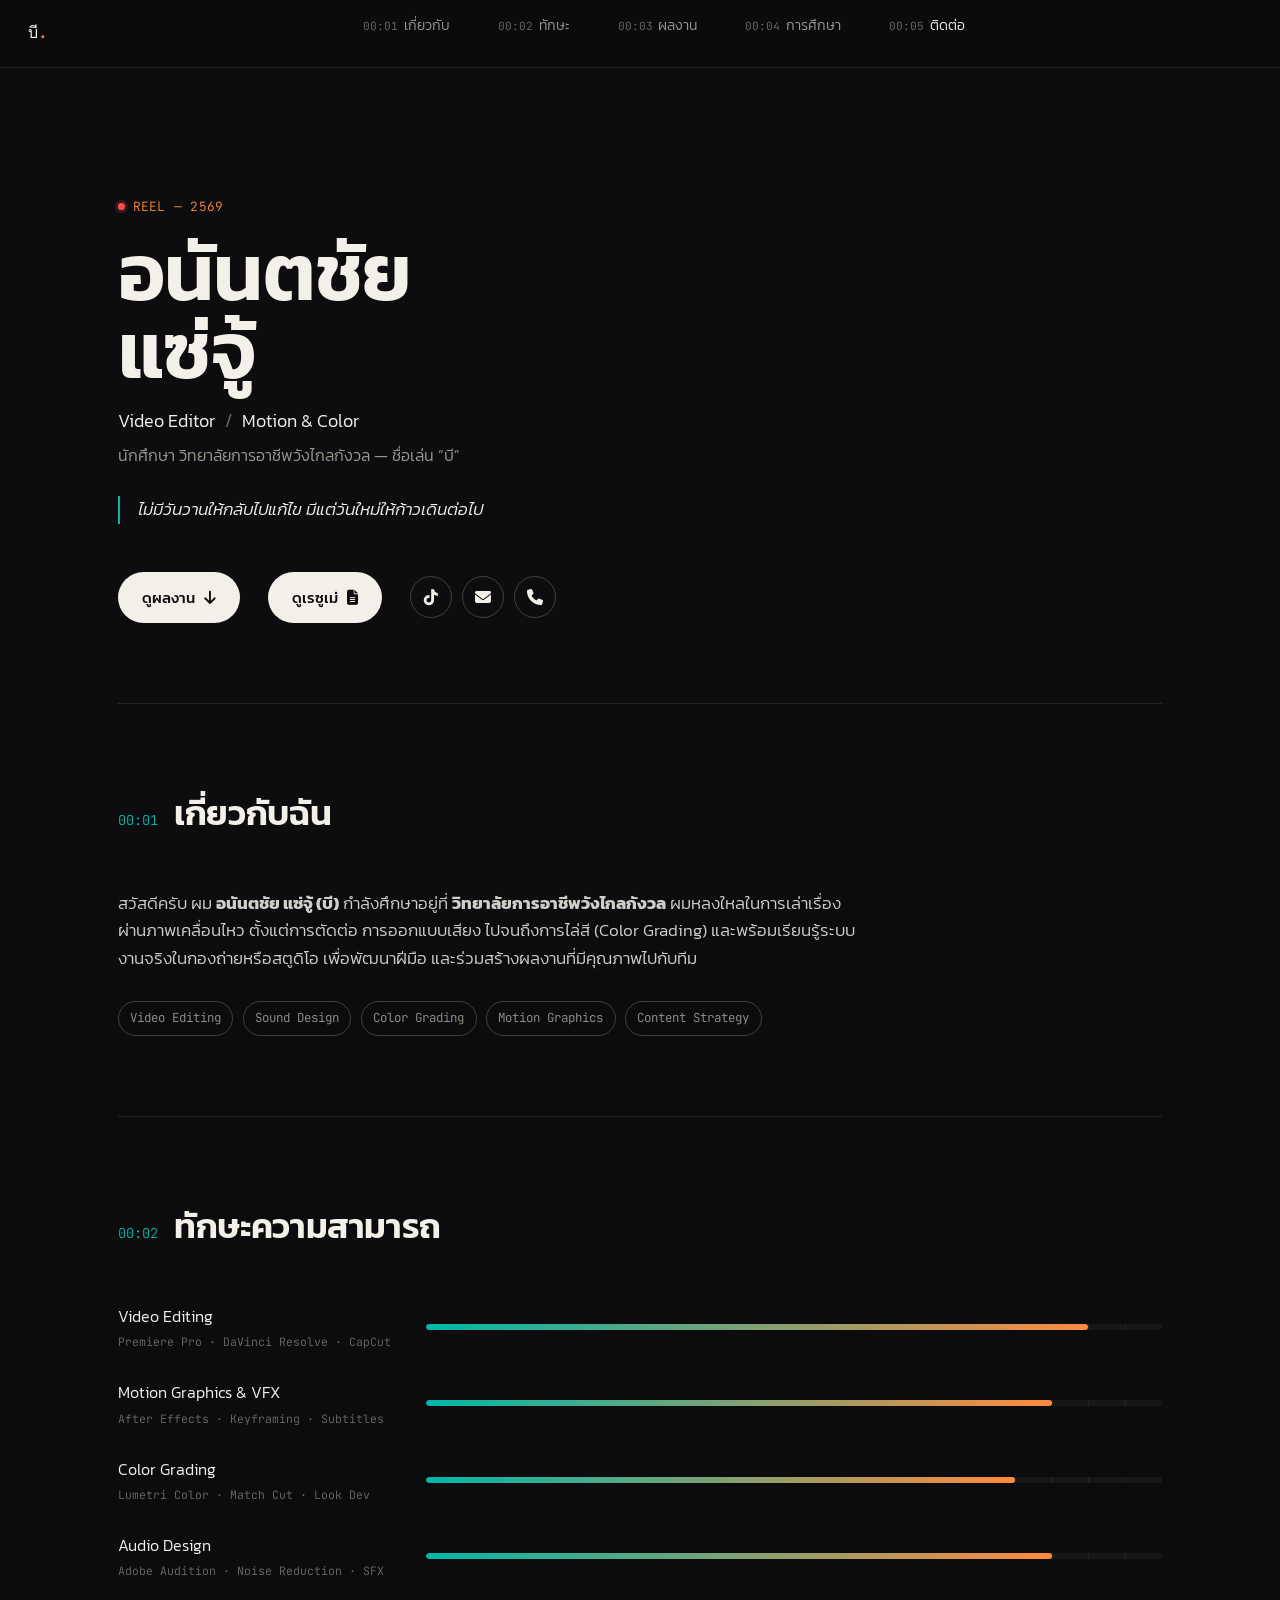
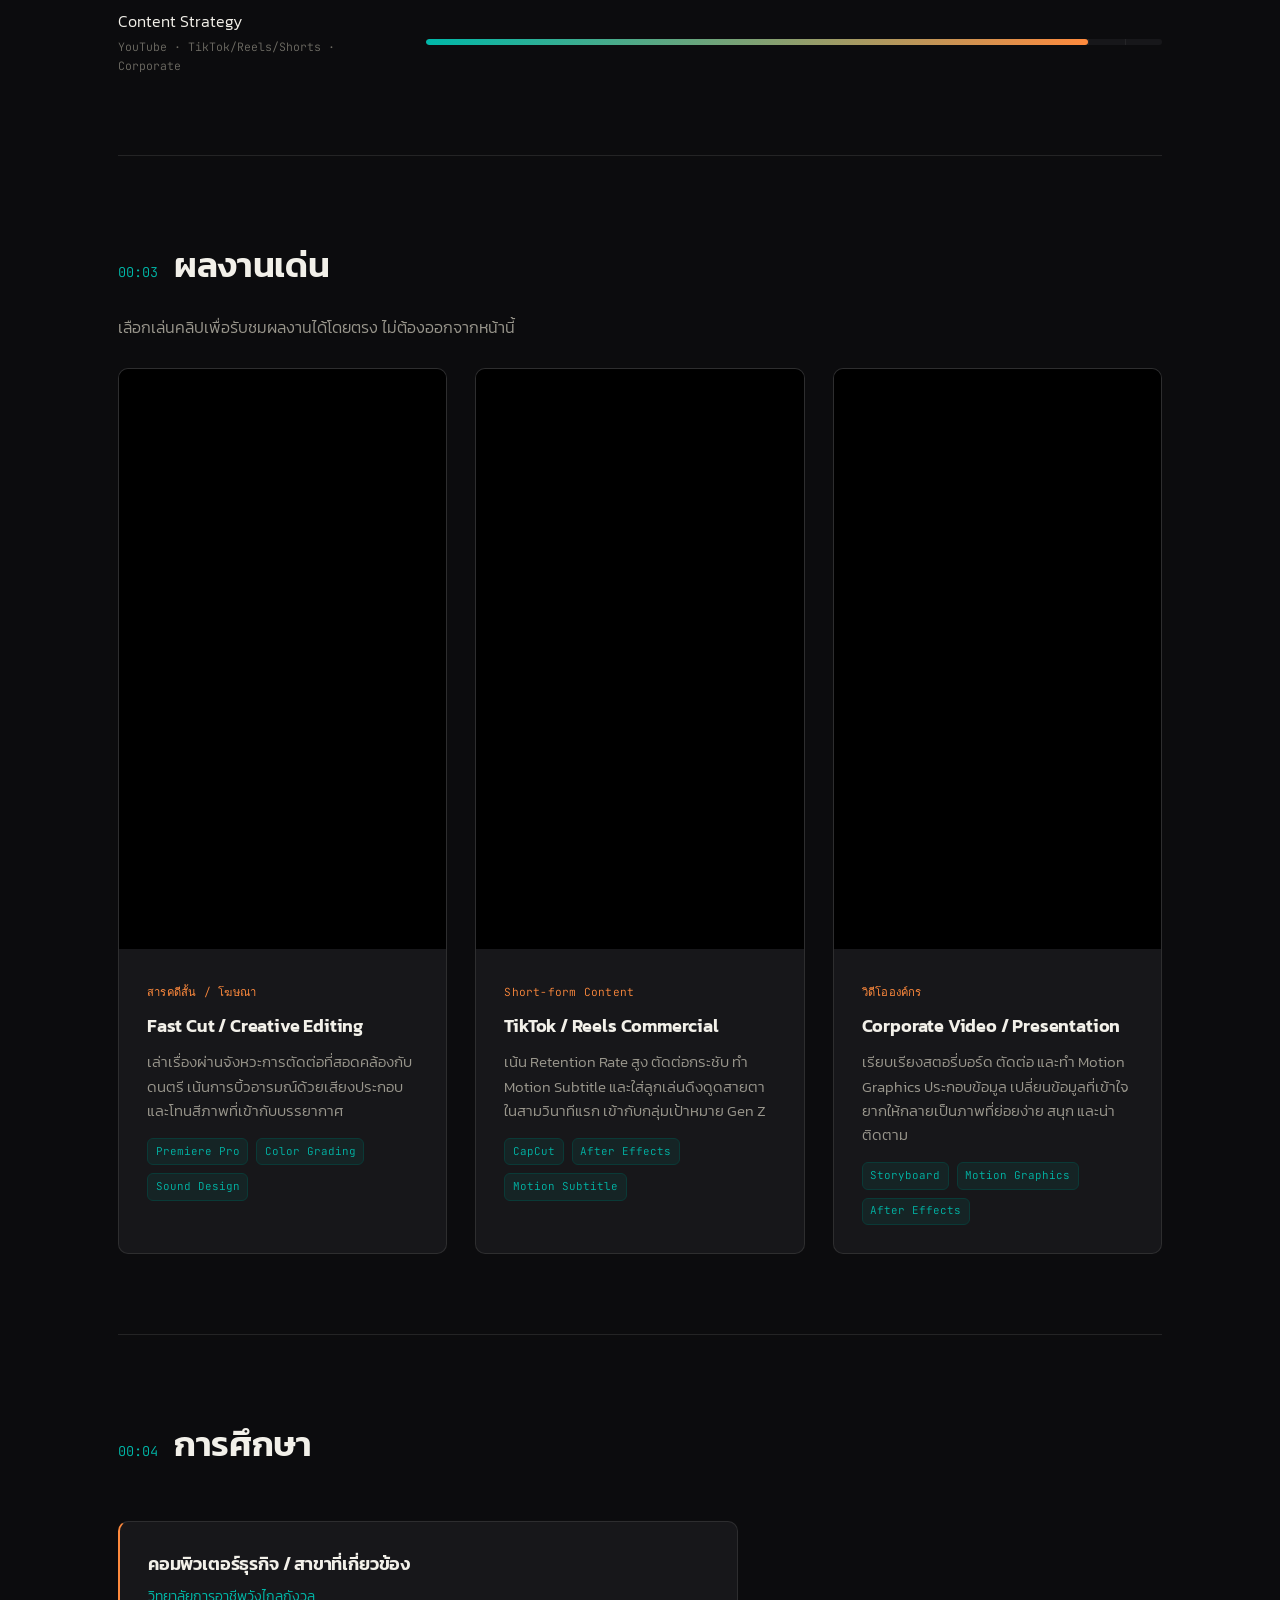
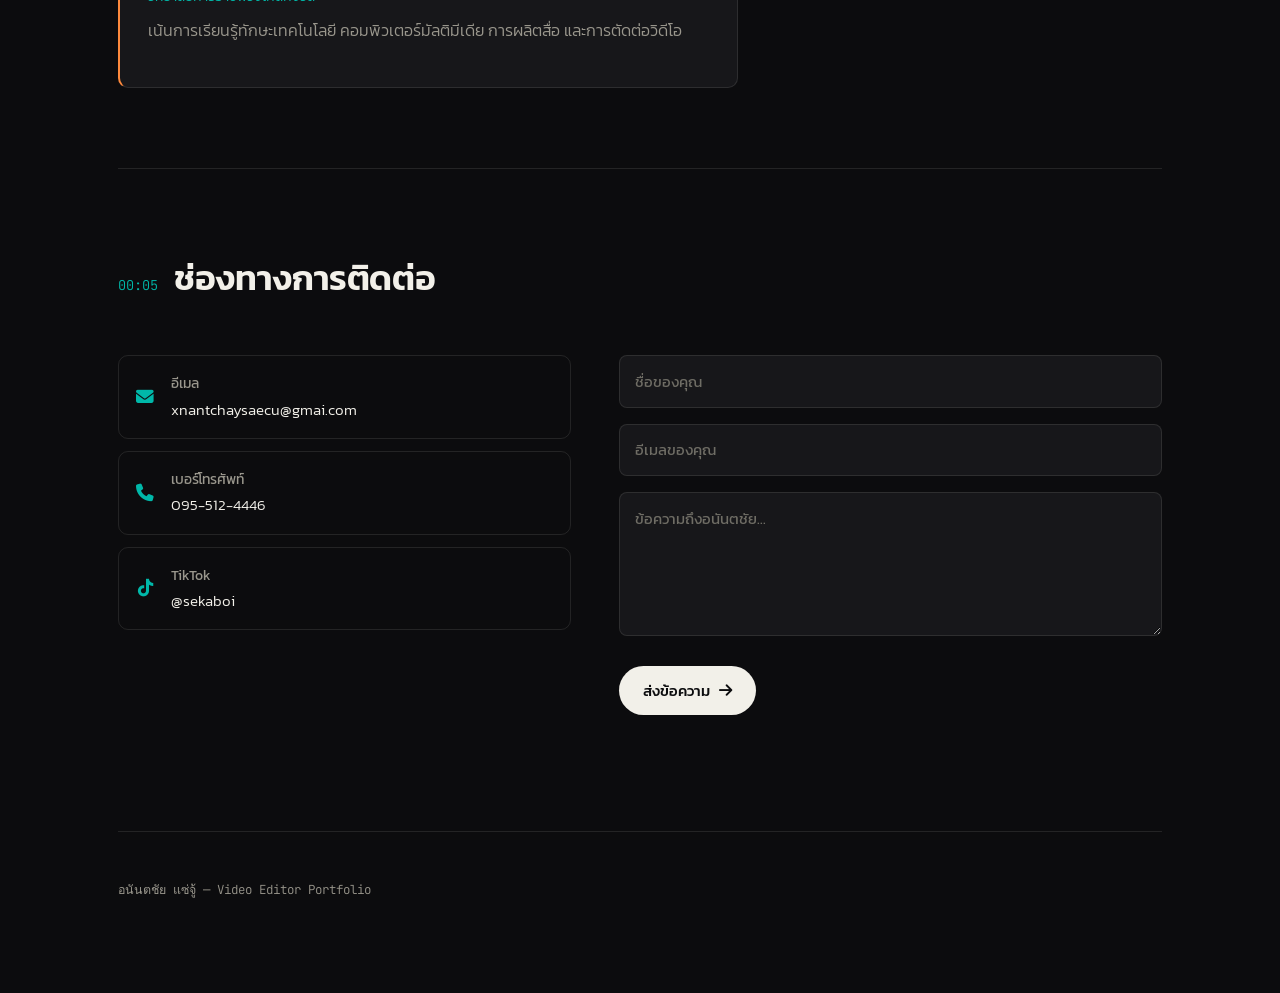
==== index.html @ 78e1d99c "Add files via upload" ====
<!DOCTYPE html>
<html lang="th">

<head>
    <meta charset="UTF-8">
    <meta name="viewport" content="width=device-width, initial-scale=1.0">
    <title>อนันตชัย แซ่จู้ — Video Editor Portfolio</title>
    <meta name="description" content="พอร์ตโฟลิโอของอนันตชัย แซ่จู้ (บี) นักตัดต่อวิดีโอ นักศึกษาวิทยาลัยการอาชีพวังไกลกังวล">
    <link rel="preconnect" href="https://fonts.googleapis.com">
    <link rel="preconnect" href="https://fonts.gstatic.com" crossorigin>
    <link
        href="https://fonts.googleapis.com/css2?family=Kanit:ital,wght@0,200;0,300;0,400;0,500;0,600;0,700;1,300&family=JetBrains+Mono:wght@400;500&display=swap"
        rel="stylesheet">
    <link rel="stylesheet" href="https://cdnjs.cloudflare.com/ajax/libs/font-awesome/6.4.0/css/all.min.css">
    <link rel="stylesheet" href="style.css">
</head>

<body>

    <!-- แถบไทม์ไลน์นำทาง -->
    <nav class="scrubber" aria-label="เมนูหลัก">
        <a href="#top" class="scrubber-brand">บี<span>.</span></a>
        <div class="scrubber-track">
            <span class="scrubber-playhead" aria-hidden="true"></span>
            <a href="#about" class="scrubber-link" data-section="about"><span class="tc">00:01</span>เกี่ยวกับ</a>
            <a href="#skills" class="scrubber-link" data-section="skills"><span class="tc">00:02</span>ทักษะ</a>
            <a href="#projects" class="scrubber-link" data-section="projects"><span class="tc">00:03</span>ผลงาน</a>
            <a href="#education" class="scrubber-link" data-section="education"><span class="tc">00:04</span>การศึกษา</a>
            <a href="#contact" class="scrubber-link" data-section="contact"><span class="tc">00:05</span>ติดต่อ</a>
        </div>
    </nav>

    <div class="grain" aria-hidden="true"></div>

    <div class="container" id="top">

        <!-- ส่วนหัว (Hero) -->
        <header class="hero">
            <p class="hero-eyebrow reveal"><span class="rec-dot" aria-hidden="true"></span>REEL — 2569</p>
            <h1 class="reveal">อนันตชัย<br>แซ่จู้</h1>
            <p class="hero-role reveal">Video Editor <span class="divider">/</span> Motion &amp; Color</p>
            <p class="hero-sub reveal">นักศึกษา วิทยาลัยการอาชีพวังไกลกังวล — ชื่อเล่น &ldquo;บี&rdquo;</p>
            <blockquote class="hero-quote reveal">ไม่มีวันวานให้กลับไปแก้ไข มีแต่วันใหม่ให้ก้าวเดินต่อไป</blockquote>

            <div class="hero-links reveal">
                <a href="#projects" class="btn-primary">ดูผลงาน<i class="fas fa-arrow-down"></i></a>
                <a href="resume.html" class="btn-primary">ดูเรซูเม่<i class="fas fa-file-alt"></i></a>
                <div class="social-links">
                    <a href="https://www.tiktok.com/@sekaboi" target="_blank" rel="noopener" aria-label="TikTok"><i
                            class="fab fa-tiktok"></i></a>
                    <a href="mailto:xnantchaysaecu@gmai.com" aria-label="อีเมล"><i class="fas fa-envelope"></i></a>
                    <a href="tel:0955124446" aria-label="โทรศัพท์"><i class="fas fa-phone"></i></a>
                </div>
            </div>
        </header>

        <!-- เกี่ยวกับฉัน -->
        <section id="about" class="section about">
            <div class="section-head reveal">
                <span class="tc-label">00:01</span>
                <h2>เกี่ยวกับฉัน</h2>
            </div>
            <div class="about-body reveal">
                <p>สวัสดีครับ ผม <strong>อนันตชัย แซ่จู้ (บี)</strong> กำลังศึกษาอยู่ที่
                    <strong>วิทยาลัยการอาชีพวังไกลกังวล</strong> ผมหลงใหลในการเล่าเรื่องผ่านภาพเคลื่อนไหว
                    ตั้งแต่การตัดต่อ การออกแบบเสียง ไปจนถึงการไล่สี (Color Grading)
                    และพร้อมเรียนรู้ระบบงานจริงในกองถ่ายหรือสตูดิโอ เพื่อพัฒนาฝีมือ
                    และร่วมสร้างผลงานที่มีคุณภาพไปกับทีม
                </p>
                <div class="skills-preview">
                    <span class="skill-tag">Video Editing</span>
                    <span class="skill-tag">Sound Design</span>
                    <span class="skill-tag">Color Grading</span>
                    <span class="skill-tag">Motion Graphics</span>
                    <span class="skill-tag">Content Strategy</span>
                </div>
            </div>
        </section>

        <!-- ทักษะความสามารถ -->
        <section id="skills" class="section skills">
            <div class="section-head reveal">
                <span class="tc-label">00:02</span>
                <h2>ทักษะความสามารถ</h2>
            </div>
            <div class="skill-bars reveal">
                <div class="skill-bar">
                    <div class="skill-name">
                        <span>Video Editing</span>
                        <span class="skill-tools">Premiere Pro · DaVinci Resolve · CapCut</span>
                    </div>
                    <div class="meter" role="img" aria-label="ระดับความชำนาญ 90%">
                        <div class="meter-fill" style="--level:90%"></div>
                    </div>
                </div>
                <div class="skill-bar">
                    <div class="skill-name">
                        <span>Motion Graphics &amp; VFX</span>
                        <span class="skill-tools">After Effects · Keyframing · Subtitles</span>
                    </div>
                    <div class="meter" role="img" aria-label="ระดับความชำนาญ 85%">
                        <div class="meter-fill" style="--level:85%"></div>
                    </div>
                </div>
                <div class="skill-bar">
                    <div class="skill-name">
                        <span>Color Grading</span>
                        <span class="skill-tools">Lumetri Color · Match Cut · Look Dev</span>
                    </div>
                    <div class="meter" role="img" aria-label="ระดับความชำนาญ 80%">
                        <div class="meter-fill" style="--level:80%"></div>
                    </div>
                </div>
                <div class="skill-bar">
                    <div class="skill-name">
                        <span>Audio Design</span>
                        <span class="skill-tools">Adobe Audition · Noise Reduction · SFX</span>
                    </div>
                    <div class="meter" role="img" aria-label="ระดับความชำนาญ 85%">
                        <div class="meter-fill" style="--level:85%"></div>
                    </div>
                </div>
                <div class="skill-bar">
                    <div class="skill-name">
                        <span>Content Strategy</span>
                        <span class="skill-tools">YouTube · TikTok/Reels/Shorts · Corporate</span>
                    </div>
                    <div class="meter" role="img" aria-label="ระดับความชำนาญ 90%">
                        <div class="meter-fill" style="--level:90%"></div>
                    </div>
                </div>
            </div>
        </section>

        <!-- ผลงานเด่น -->
        <section id="projects" class="section projects">
            <div class="section-head reveal">
                <span class="tc-label">00:03</span>
                <h2>ผลงานเด่น</h2>
            </div>
            <p class="section-intro reveal">เลือกเล่นคลิปเพื่อรับชมผลงานได้โดยตรง ไม่ต้องออกจากหน้านี้</p>

            <div class="projects-grid reveal">
                <!-- ผลงานที่ 1 -->
                <article class="project-card">
                    <div class="project-media">
                        <blockquote class="tiktok-embed" cite="https://www.tiktok.com/@sekaboi/video/7528911559351995666"
                            data-video-id="7528911559351995666">
                            <section></section>
                        </blockquote>
                    </div>
                    <div class="project-content">
                        <span class="project-cat">สารคดีสั้น / โฆษณา</span>
                        <h3>Fast Cut / Creative Editing</h3>
                        <p>เล่าเรื่องผ่านจังหวะการตัดต่อที่สอดคล้องกับดนตรี
                            เน้นการบิ้วอารมณ์ด้วยเสียงประกอบและโทนสีภาพที่เข้ากับบรรยากาศ</p>
                        <p class="tech-tags"><span>Premiere Pro</span><span>Color Grading</span><span>Sound
                                Design</span></p>
                    </div>
                </article>

                <!-- ผลงานที่ 2 -->
                <article class="project-card">
                    <div class="project-media">
                        <blockquote class="tiktok-embed" cite="https://www.tiktok.com/@sekaboi/video/7499544554207726866"
                            data-video-id="7499544554207726866">
                            <section></section>
                        </blockquote>
                    </div>
                    <div class="project-content">
                        <span class="project-cat">Short-form Content</span>
                        <h3>TikTok / Reels Commercial</h3>
                        <p>เน้น Retention Rate สูง ตัดต่อกระชับ ทำ Motion Subtitle
                            และใส่ลูกเล่นดึงดูดสายตาในสามวินาทีแรก เข้ากับกลุ่มเป้าหมาย Gen Z</p>
                        <p class="tech-tags"><span>CapCut</span><span>After Effects</span><span>Motion
                                Subtitle</span></p>
                    </div>
                </article>

                <!-- ผลงานที่ 3 -->
                <article class="project-card">
                    <div class="project-media">
                        <blockquote class="tiktok-embed" cite="https://www.tiktok.com/@sekaboi/video/7502691951725071634"
                            data-video-id="7502691951725071634">
                            <section></section>
                        </blockquote>
                    </div>
                    <div class="project-content">
                        <span class="project-cat">วิดีโอองค์กร</span>
                        <h3>Corporate Video / Presentation</h3>
                        <p>เรียบเรียงสตอรี่บอร์ด ตัดต่อ และทำ Motion Graphics ประกอบข้อมูล
                            เปลี่ยนข้อมูลที่เข้าใจยากให้กลายเป็นภาพที่ย่อยง่าย สนุก และน่าติดตาม</p>
                        <p class="tech-tags"><span>Storyboard</span><span>Motion Graphics</span><span>After
                                Effects</span></p>
                    </div>
                </article>
            </div>
        </section>

        <!-- การศึกษา -->
        <section id="education" class="section education">
            <div class="section-head reveal">
                <span class="tc-label">00:04</span>
                <h2>การศึกษา</h2>
            </div>
            <div class="education-items reveal">
                <div class="education-item">
                    <h3>คอมพิวเตอร์ธุรกิจ / สาขาที่เกี่ยวข้อง</h3>
                    <p class="institution">วิทยาลัยการอาชีพวังไกลกังวล</p>
                    <p>เน้นการเรียนรู้ทักษะเทคโนโลยี คอมพิวเตอร์มัลติมีเดีย การผลิตสื่อ และการตัดต่อวิดีโอ</p>
                </div>
            </div>
        </section>

        <!-- ติดต่อ -->
        <section id="contact" class="section contact">
            <div class="section-head reveal">
                <span class="tc-label">00:05</span>
                <h2>ช่องทางการติดต่อ</h2>
            </div>

            <div class="contact-grid reveal">
                <div class="contact-info">
                    <a class="contact-item" href="mailto:xnantchaysaecu@gmai.com">
                        <i class="fas fa-envelope"></i>
                        <div>
                            <h3>อีเมล</h3>
                            <p>xnantchaysaecu@gmai.com</p>
                        </div>
                    </a>
                    <a class="contact-item" href="tel:0955124446">
                        <i class="fas fa-phone"></i>
                        <div>
                            <h3>เบอร์โทรศัพท์</h3>
                            <p>095-512-4446</p>
                        </div>
                    </a>
                    <a class="contact-item" href="https://www.tiktok.com/@sekaboi" target="_blank" rel="noopener">
                        <i class="fab fa-tiktok"></i>
                        <div>
                            <h3>TikTok</h3>
                            <p>@sekaboi</p>
                        </div>
                    </a>
                </div>

                <form class="contact-form" id="contact-form">
                    <div class="form-group">
                        <input type="text" name="name" placeholder="ชื่อของคุณ" required>
                    </div>
                    <div class="form-group">
                        <input type="email" name="email" placeholder="อีเมลของคุณ" required>
                    </div>
                    <div class="form-group">
                        <textarea name="message" rows="5" placeholder="ข้อความถึงอนันตชัย..." required></textarea>
                    </div>
                    <button type="submit" class="btn-primary">ส่งข้อความ<i class="fas fa-arrow-right"></i></button>
                    <p class="form-note" id="form-note" role="status" aria-live="polite"></p>
                </form>
            </div>
        </section>

        <footer class="footer">
            <p>อนันตชัย แซ่จู้ — Video Editor Portfolio</p>
        </footer>
    </div>

    <script async src="https://www.tiktok.com/embed.js"></script>
    <script src="script.js"></script>
</body>

</html>
---- style.css ----
/* ==========================================================================
   Tokens
   ========================================================================== */
:root {
    --bg: #0c0c0e;
    --bg-raised: #17171a;
    --bg-raised-2: #1e1e22;
    --line: rgba(242, 240, 233, 0.10);
    --line-strong: rgba(242, 240, 233, 0.22);
    --fg: #f2f0e9;
    --muted: #9a978d;
    --muted-2: #6f6d65;

    --teal: #00b8a9;
    --teal-dim: #0a3a37;
    --amber: #ff8a3d;
    --amber-dim: #4a2c14;

    --grad: linear-gradient(90deg, var(--teal), var(--amber));

    --font-display: 'Kanit', sans-serif;
    --font-body: 'Kanit', sans-serif;
    --font-mono: 'JetBrains Mono', monospace;

    --max-w: 1100px;
    --space-1: 0.5rem;
    --space-2: 1rem;
    --space-3: 1.75rem;
    --space-4: 3rem;
    --space-5: 5rem;
    --space-6: 8rem;

    --radius: 10px;
    --ease: cubic-bezier(0.16, 1, 0.3, 1);
}

@media (prefers-reduced-motion: reduce) {
    * {
        animation-duration: 0.001ms !important;
        transition-duration: 0.001ms !important;
    }
}

* {
    box-sizing: border-box;
}

html {
    scroll-behavior: smooth;
    scroll-padding-top: 84px;
}

body {
    margin: 0;
    background: var(--bg);
    color: var(--fg);
    font-family: var(--font-body);
    font-weight: 300;
    line-height: 1.65;
    -webkit-font-smoothing: antialiased;
    overflow-x: hidden;
}

a {
    color: inherit;
}

h1, h2, h3 {
    font-family: var(--font-display);
    margin: 0;
    font-weight: 600;
    letter-spacing: -0.01em;
}

p {
    margin: 0 0 1em;
    color: var(--muted);
    max-width: 62ch;
}

.container {
    max-width: var(--max-w);
    margin: 0 auto;
    padding: 0 var(--space-3);
}

/* subtle film-grain overlay, purely decorative and static (no motion cost) */
.grain {
    position: fixed;
    inset: 0;
    pointer-events: none;
    z-index: 1;
    opacity: 0.035;
    mix-blend-mode: overlay;
    background-image: url("data:image/svg+xml,%3Csvg xmlns='http://www.w3.org/2000/svg' width='120' height='120'%3E%3Cfilter id='n'%3E%3CfeTurbulence type='fractalNoise' baseFrequency='0.9' numOctaves='2' stitchTiles='stitch'/%3E%3C/filter%3E%3Crect width='100%25' height='100%25' filter='url(%23n)'/%3E%3C/svg%3E");
}

/* ==========================================================================
   Scrubber nav (timeline-style navigation)
   ========================================================================== */
.scrubber {
    position: sticky;
    top: 0;
    z-index: 50;
    display: flex;
    align-items: center;
    gap: var(--space-3);
    padding: 0.9rem var(--space-3);
    background: rgba(12, 12, 14, 0.82);
    backdrop-filter: blur(10px);
    border-bottom: 1px solid var(--line);
}

.scrubber-brand {
    font-family: var(--font-mono);
    font-weight: 500;
    font-size: 1rem;
    text-decoration: none;
    color: var(--fg);
    flex: none;
}

.scrubber-brand span {
    color: var(--amber);
}

.scrubber-track {
    position: relative;
    display: flex;
    align-items: center;
    gap: var(--space-4);
    margin: 0 auto;
    overflow-x: auto;
    scrollbar-width: none;
    max-width: 100%;
}

.scrubber-track::before {
    content: "";
    position: absolute;
    left: 0;
    right: 0;
    bottom: -0.9rem;
    height: 1px;
    background: var(--line);
}

.scrubber-link {
    display: flex;
    align-items: baseline;
    gap: 0.4em;
    text-decoration: none;
    color: var(--muted);
    font-size: 0.9rem;
    white-space: nowrap;
    padding-bottom: 0.9rem;
    position: relative;
    transition: color 0.2s var(--ease);
}

.scrubber-link .tc {
    font-family: var(--font-mono);
    font-size: 0.7rem;
    color: var(--muted-2);
}

.scrubber-link:hover,
.scrubber-link.active {
    color: var(--fg);
}

.scrubber-playhead {
    position: absolute;
    bottom: -0.9rem;
    height: 2px;
    width: 40px;
    background: var(--grad);
    border-radius: 2px;
    transition: left 0.35s var(--ease), width 0.35s var(--ease);
    left: 0;
}

/* ==========================================================================
   Hero
   ========================================================================== */
.hero {
    padding: var(--space-6) 0 var(--space-5);
    max-width: 720px;
}

.hero-eyebrow {
    font-family: var(--font-mono);
    font-size: 0.8rem;
    color: var(--amber);
    display: flex;
    align-items: center;
    gap: 0.6em;
    margin-bottom: var(--space-2);
    letter-spacing: 0.02em;
}

.rec-dot {
    width: 7px;
    height: 7px;
    border-radius: 50%;
    background: #ff4d4d;
    box-shadow: 0 0 0 3px rgba(255, 77, 77, 0.18);
    animation: pulse 2.2s ease-in-out infinite;
}

@keyframes pulse {
    0%, 100% { opacity: 1; }
    50% { opacity: 0.35; }
}

.hero h1 {
    font-size: clamp(2.8rem, 8vw, 5rem);
    line-height: 0.98;
    margin-bottom: var(--space-2);
}

.hero-role {
    font-size: 1.15rem;
    color: var(--fg);
    margin-bottom: 0.3em;
}

.hero-role .divider {
    color: var(--muted-2);
    margin: 0 0.3em;
}

.hero-sub {
    color: var(--muted);
    margin-bottom: var(--space-3);
}

.hero-quote {
    margin: 0 0 var(--space-4);
    padding-left: 1.1em;
    border-left: 2px solid var(--teal);
    font-style: italic;
    color: var(--fg);
    font-size: 1.05rem;
    max-width: 46ch;
}

.hero-links {
    display: flex;
    align-items: center;
    gap: var(--space-3);
    flex-wrap: wrap;
}

.btn-primary {
    display: inline-flex;
    align-items: center;
    gap: 0.6em;
    background: var(--fg);
    color: var(--bg);
    text-decoration: none;
    font-family: var(--font-body);
    font-weight: 500;
    font-size: 0.95rem;
    padding: 0.85em 1.6em;
    border-radius: 999px;
    border: none;
    cursor: pointer;
    transition: transform 0.2s var(--ease), background 0.2s var(--ease);
}

.btn-primary:hover {
    background: var(--amber);
    transform: translateY(-2px);
}

.social-links {
    display: flex;
    gap: 0.6rem;
}

.social-links a {
    width: 42px;
    height: 42px;
    display: grid;
    place-items: center;
    border: 1px solid var(--line-strong);
    border-radius: 50%;
    text-decoration: none;
    color: var(--fg);
    transition: border-color 0.2s var(--ease), color 0.2s var(--ease);
}

.social-links a:hover {
    border-color: var(--teal);
    color: var(--teal);
}

/* ==========================================================================
   Sections (shared)
   ========================================================================== */
.section {
    padding: var(--space-5) 0;
    border-top: 1px solid var(--line);
}

.section-head {
    display: flex;
    align-items: baseline;
    gap: var(--space-2);
    margin-bottom: var(--space-4);
}

.tc-label {
    font-family: var(--font-mono);
    font-size: 0.85rem;
    color: var(--teal);
    flex: none;
}

.section-head h2 {
    font-size: clamp(1.6rem, 3.4vw, 2.2rem);
}

.section-intro {
    margin-top: -1.8rem;
    margin-bottom: var(--space-3);
}

/* ==========================================================================
   About
   ========================================================================== */
.about-body p {
    max-width: 68ch;
    color: var(--fg);
    opacity: 0.85;
    font-size: 1.05rem;
}

.skills-preview {
    display: flex;
    flex-wrap: wrap;
    gap: 0.6rem;
    margin-top: var(--space-3);
}

.skill-tag {
    font-family: var(--font-mono);
    font-size: 0.78rem;
    padding: 0.5em 0.9em;
    border: 1px solid var(--line-strong);
    border-radius: 999px;
    color: var(--muted);
}

/* ==========================================================================
   Skills — VU meter style
   ========================================================================== */
.skill-bars {
    display: flex;
    flex-direction: column;
    gap: var(--space-3);
}

.skill-bar {
    display: grid;
    grid-template-columns: minmax(0, 280px) 1fr;
    gap: var(--space-3);
    align-items: center;
}

.skill-name {
    display: flex;
    flex-direction: column;
}

.skill-name span:first-child {
    color: var(--fg);
    font-size: 1rem;
}

.skill-tools {
    font-family: var(--font-mono);
    font-size: 0.72rem;
    color: var(--muted-2);
    margin-top: 0.25em;
}

.meter {
    height: 6px;
    background: var(--bg-raised);
    border-radius: 999px;
    overflow: hidden;
    position: relative;
    background-image: repeating-linear-gradient(90deg, rgba(255,255,255,0.06) 0 1px, transparent 1px 5%);
}

.meter-fill {
    height: 100%;
    width: 0%;
    border-radius: 999px;
    background: var(--grad);
    transition: width 1.1s var(--ease);
}

.skill-bars.in-view .meter-fill {
    width: var(--level);
}

/* ==========================================================================
   Projects — embedded video cards
   ========================================================================== */
.projects-grid {
    display: grid;
    grid-template-columns: repeat(3, 1fr);
    gap: var(--space-3);
}

.project-card {
    background: var(--bg-raised);
    border: 1px solid var(--line);
    border-radius: var(--radius);
    overflow: hidden;
    display: flex;
    flex-direction: column;
}

.project-media {
    background: #000;
    display: flex;
    justify-content: center;
    min-height: 580px;
}

.project-media .tiktok-embed {
    margin: 0 !important;
    width: 100% !important;
}

.project-content {
    padding: var(--space-3);
}

.project-cat {
    font-family: var(--font-mono);
    font-size: 0.7rem;
    color: var(--amber);
    letter-spacing: 0.02em;
}

.project-content h3 {
    font-size: 1.15rem;
    margin: 0.4em 0 0.5em;
}

.project-content p {
    font-size: 0.92rem;
}

.tech-tags {
    display: flex;
    flex-wrap: wrap;
    gap: 0.5rem;
    margin: 0.6em 0 0;
}

.tech-tags span {
    font-family: var(--font-mono);
    font-size: 0.68rem;
    color: var(--teal);
    border: 1px solid var(--teal-dim);
    background: rgba(0, 184, 169, 0.08);
    padding: 0.35em 0.7em;
    border-radius: 6px;
}

/* ==========================================================================
   Education
   ========================================================================== */
.education-item {
    padding: var(--space-3);
    border: 1px solid var(--line);
    border-left: 2px solid var(--amber);
    border-radius: var(--radius);
    background: var(--bg-raised);
    max-width: 620px;
}

.education-item h3 {
    font-size: 1.1rem;
    margin-bottom: 0.3em;
}

.institution {
    color: var(--teal);
    font-size: 0.9rem;
    margin-bottom: 0.6em;
}

/* ==========================================================================
   Contact
   ========================================================================== */
.contact-grid {
    display: grid;
    grid-template-columns: 1fr 1.2fr;
    gap: var(--space-4);
}

.contact-info {
    display: flex;
    flex-direction: column;
    gap: 0.75rem;
}

.contact-item {
    display: flex;
    align-items: center;
    gap: var(--space-2);
    padding: var(--space-2);
    border: 1px solid var(--line);
    border-radius: var(--radius);
    text-decoration: none;
    color: var(--fg);
    transition: border-color 0.2s var(--ease), background 0.2s var(--ease);
}

.contact-item:hover {
    border-color: var(--teal);
    background: var(--bg-raised);
}

.contact-item i {
    width: 20px;
    text-align: center;
    color: var(--teal);
    font-size: 1.1rem;
}

.contact-item h3 {
    font-size: 0.85rem;
    color: var(--muted);
    font-weight: 400;
    margin-bottom: 0.15em;
}

.contact-item p {
    margin: 0;
    color: var(--fg);
    font-size: 0.95rem;
}

.contact-form {
    display: flex;
    flex-direction: column;
    gap: var(--space-2);
}

.form-group input,
.form-group textarea {
    width: 100%;
    background: var(--bg-raised);
    border: 1px solid var(--line);
    border-radius: 8px;
    padding: 0.9em 1em;
    color: var(--fg);
    font-family: var(--font-body);
    font-size: 0.95rem;
    resize: vertical;
    transition: border-color 0.2s var(--ease);
}

.form-group input:focus,
.form-group textarea:focus {
    outline: none;
    border-color: var(--teal);
}

.form-group input::placeholder,
.form-group textarea::placeholder {
    color: var(--muted-2);
}

.contact-form .btn-primary {
    align-self: flex-start;
    margin-top: 0.4rem;
}

.form-note {
    font-size: 0.85rem;
    color: var(--teal);
    min-height: 1em;
    margin: 0.4rem 0 0;
}

/* ==========================================================================
   Footer
   ========================================================================== */
.footer {
    padding: var(--space-4) 0 var(--space-5);
    border-top: 1px solid var(--line);
    color: var(--muted-2);
    font-family: var(--font-mono);
    font-size: 0.78rem;
}

/* ==========================================================================
   Focus visibility (accessibility)
   ========================================================================== */
a:focus-visible,
button:focus-visible,
input:focus-visible,
textarea:focus-visible {
    outline: 2px solid var(--teal);
    outline-offset: 2px;
}

/* ==========================================================================
   Scroll reveal
   ========================================================================== */
.reveal {
    opacity: 0;
    transform: translateY(16px);
    transition: opacity 0.7s var(--ease), transform 0.7s var(--ease);
}

.reveal.in-view {
    opacity: 1;
    transform: translateY(0);
}

/* ==========================================================================
   Responsive
   ========================================================================== */
@media (max-width: 860px) {
    .projects-grid {
        grid-template-columns: 1fr;
    }

    .skill-bar {
        grid-template-columns: 1fr;
        gap: 0.6rem;
    }

    .contact-grid {
        grid-template-columns: 1fr;
    }

    .scrubber-brand {
        display: none;
    }
}

@media (max-width: 520px) {
    .container {
        padding: 0 var(--space-2);
    }

    .hero {
        padding-top: var(--space-5);
    }

    .project-media {
        min-height: 520px;
    }
}
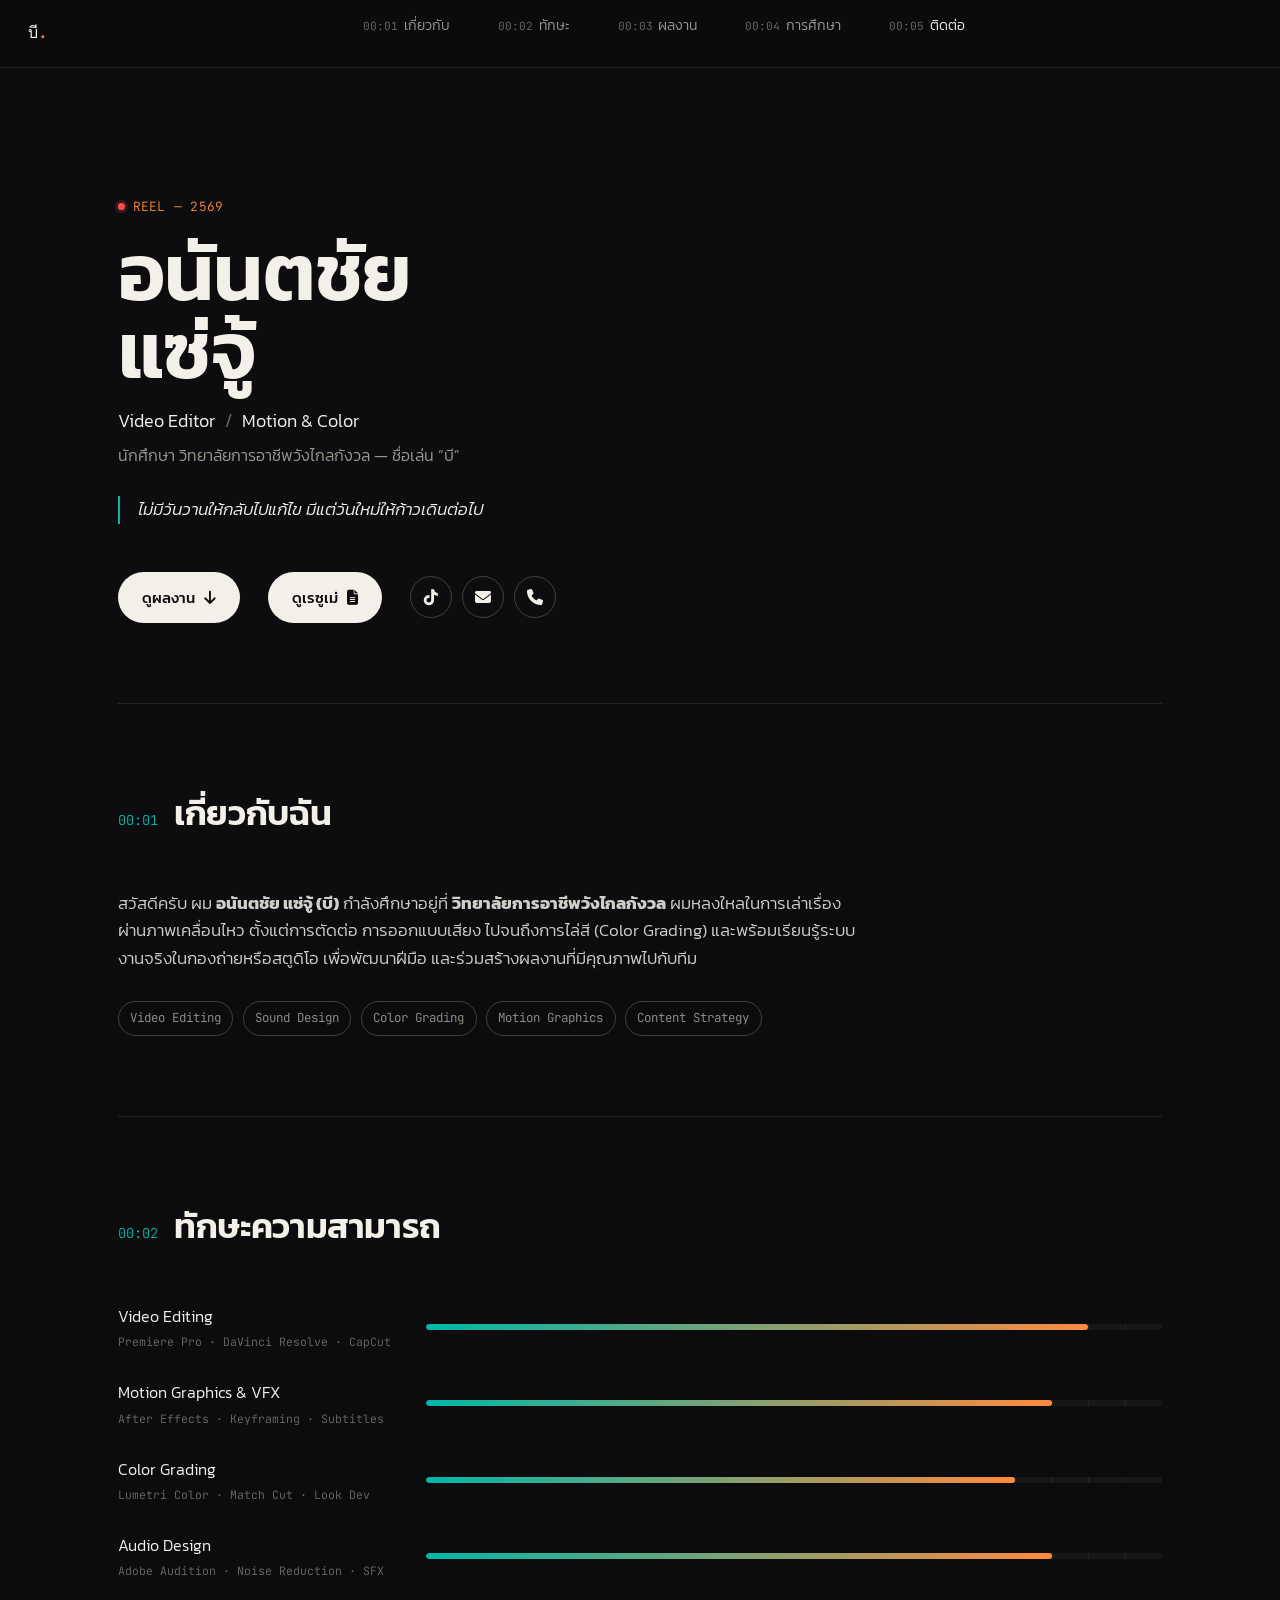
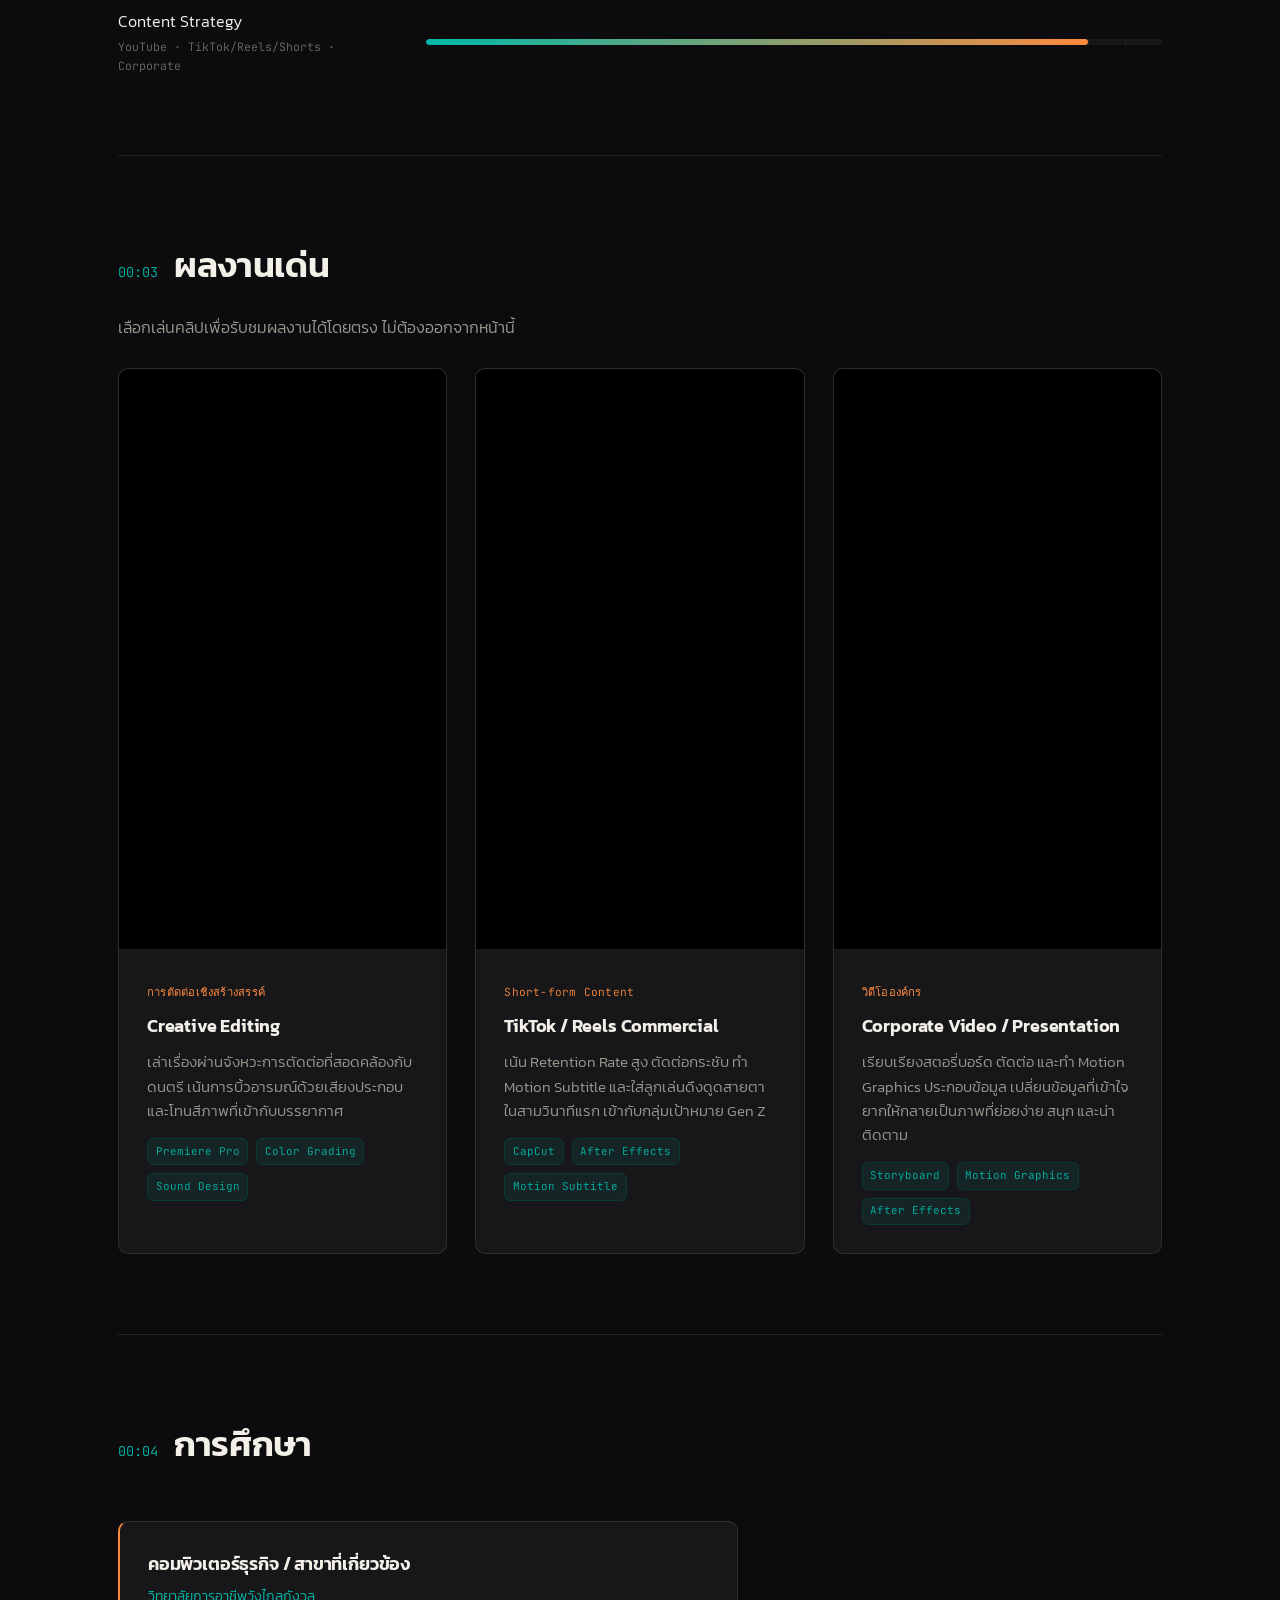
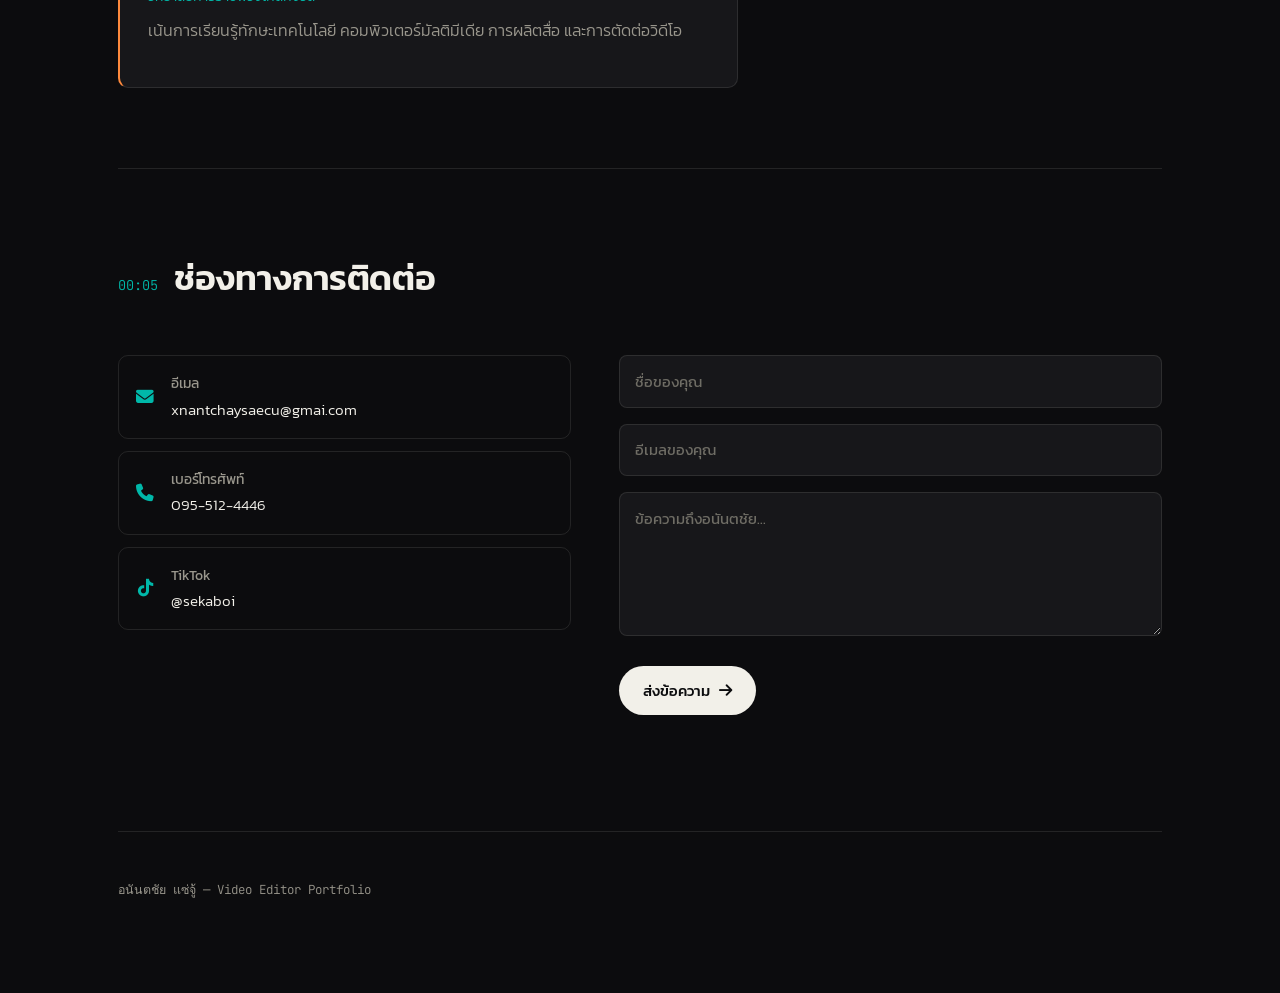
==== commit 9bf94b9f: "Update index.html" ====
--- a/index.html
+++ b/index.html
@@ -150,8 +150,8 @@
                         </blockquote>
                     </div>
                     <div class="project-content">
-                        <span class="project-cat">สารคดีสั้น / โฆษณา</span>
-                        <h3>Fast Cut / Creative Editing</h3>
+                        <span class="project-cat">การตัดต่อเชิงสร้างสรรค์</span>
+                        <h3>Creative Editing</h3>
                         <p>เล่าเรื่องผ่านจังหวะการตัดต่อที่สอดคล้องกับดนตรี
                             เน้นการบิ้วอารมณ์ด้วยเสียงประกอบและโทนสีภาพที่เข้ากับบรรยากาศ</p>
                         <p class="tech-tags"><span>Premiere Pro</span><span>Color Grading</span><span>Sound
@@ -269,4 +269,4 @@
     <script src="script.js"></script>
 </body>
 
-</html>+</html>
